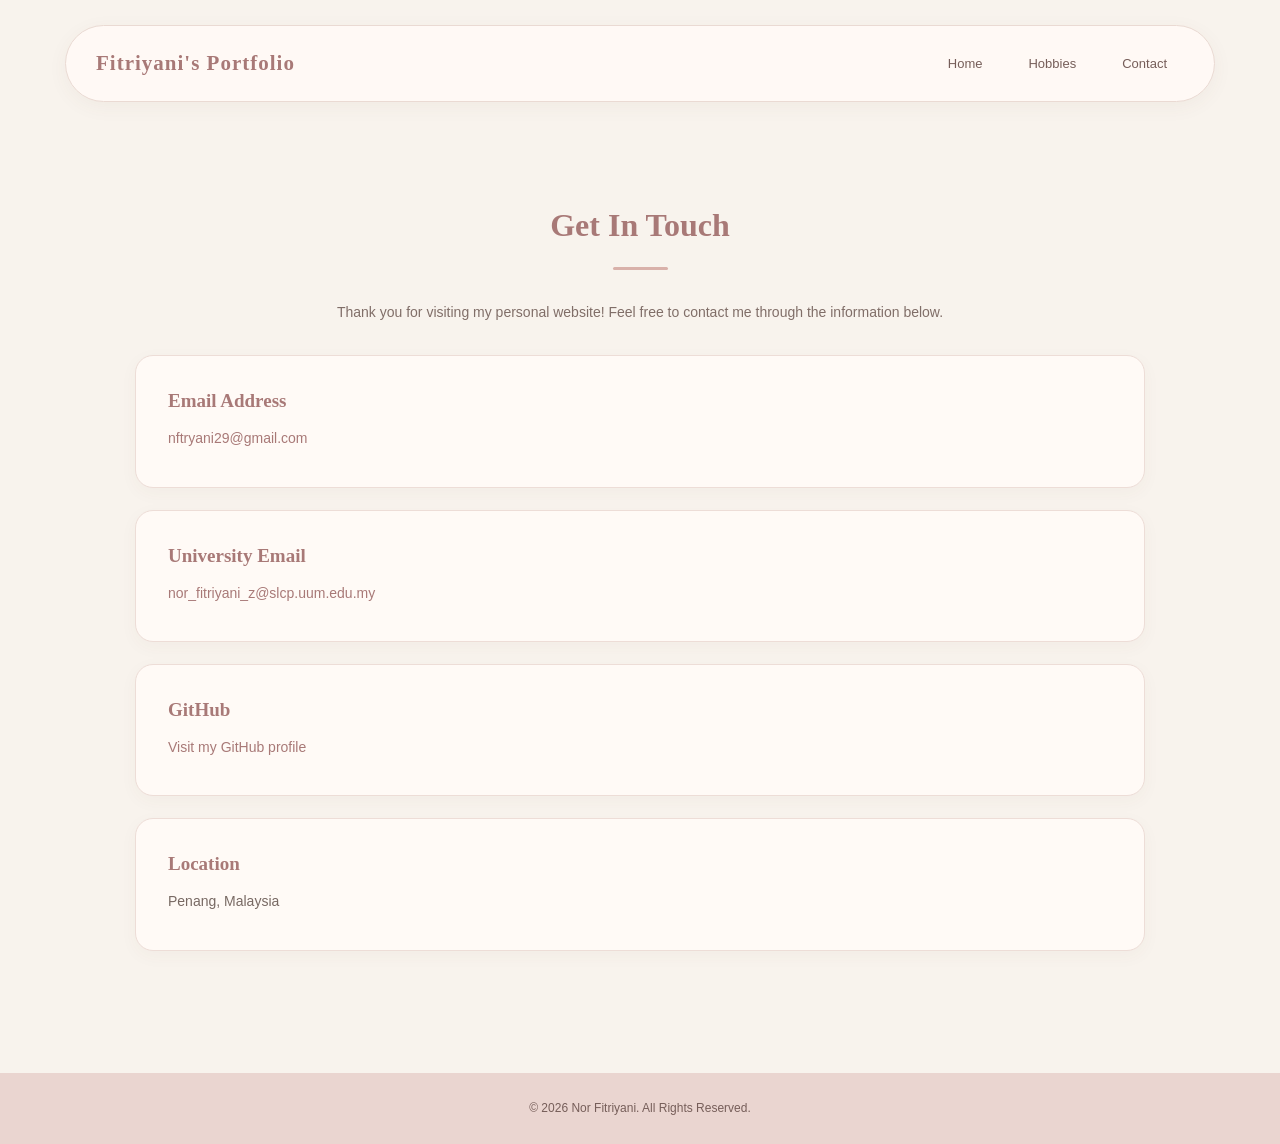
==== contact.html @ 5e583c16 "Add personal resume website" ====
<!DOCTYPE html>
<html lang="en">
<head>
    <meta charset="UTF-8">
    <meta name="viewport" content="width=device-width, initial-scale=1.0">
    <title>Contact Me | Fitriyani</title>
    <link rel="stylesheet" href="style.css">
</head>

<body>

<!-- HEADER -->
<header>
    <h1>Fitriyani's Portfolio</h1>

    <nav>
        <a href="index.html">Home</a>
        <a href="hobbies.html">Hobbies</a>
        <a href="contact.html">Contact</a>
    </nav>
</header>

<!-- CONTACT SECTION -->
<main>

    <section class="content-section">
        <h2>Get In Touch</h2>

        <p style="text-align: center;">
            Thank you for visiting my personal website!
            Feel free to contact me through the information below.
        </p>

        <div class="card">
            <h3>Email Address</h3>
            <p>
                <a href="mailto:nftryani29@gmail.com">
                    nftryani29@gmail.com
                </a>
            </p>
        </div>

        <div class="card">
            <h3>University Email</h3>
            <p>
                <a href="mailto:nor_fitriyani_z@slcp.uum.edu.my">
                    nor_fitriyani_z@slcp.uum.edu.my
                </a>
            </p>
        </div>

        <div class="card">
            <h3>GitHub</h3>
            <p>
                <a href="https://github.com/" target="_blank">
                    Visit my GitHub profile
                </a>
            </p>
        </div>

        <div class="card">
            <h3>Location</h3>
            <p>Penang, Malaysia</p>
        </div>

    </section>

</main>

<!-- FOOTER -->
<footer>
    <p>&copy; 2026 Nor Fitriyani. All Rights Reserved.</p>
</footer>

</body>
</html>
---- style.css ----
/* =================================
   FITRIYANI'S PERSONAL PORTFOLIO
   Beige & Dusty Pink Theme
================================= */

/* 1. GENERAL SETTINGS */
* {
    margin: 0;
    padding: 0;
    box-sizing: border-box;
}

html {
    scroll-behavior: smooth;
}

body {
    font-family: 'Georgia', serif;
    background-color: #F8F3ED;
    color: #51413E;
    line-height: 1.8;
}

/* 2. NAVIGATION BAR */
header {
    width: 90%;
    max-width: 1150px;
    margin: 25px auto;
    padding: 18px 30px;
    background: rgba(255, 250, 246, 0.95);
    border: 1px solid #EADAD3;
    border-radius: 50px;
    display: flex;
    justify-content: space-between;
    align-items: center;
    box-shadow: 0 5px 20px rgba(100, 70, 60, 0.05);
}

header h1 {
    color: #A87977;
    font-size: 21px;
    letter-spacing: 1px;
}

nav {
    display: flex;
    gap: 12px;
}

nav a {
    text-decoration: none;
    color: #765E59;
    padding: 8px 17px;
    border-radius: 25px;
    font-family: Arial, sans-serif;
    font-size: 13px;
    transition: 0.3s;
}

nav a:hover {
    background-color: #EBCFCB;
    color: #704E4B;
}

/* 3. HOMEPAGE HERO SECTION */
.hero {
    max-width: 1100px;
    min-height: 420px;
    margin: 65px auto;
    padding: 55px 65px;
    background: linear-gradient(135deg, #FFF9F4, #F1DFDA);
    border-radius: 30px;
    box-shadow: 0 12px 35px rgba(100, 70, 60, 0.07);

    display: grid;
    grid-template-columns: 260px 1fr;
    grid-template-rows: auto auto auto auto auto;
    column-gap: 55px;
    align-content: center;
    align-items: center;
}

/* PROFILE IMAGE */
.profile-img {
    grid-column: 1;
    grid-row: 1 / 6;
    width: 250px;
    height: 300px;
    object-fit: cover;
    border-radius: 130px 130px 30px 30px;
    border: 7px solid #FFFAF6;
    box-shadow: 0 10px 25px rgba(100, 70, 60, 0.15);
}

/* INTRODUCTION */
.hero h2 {
    grid-column: 2;
    color: #A87977;
    font-size: 38px;
    line-height: 1.3;
    margin-bottom: 8px;
}

.hero h3 {
    grid-column: 2;
    color: #80625D;
    font-size: 16px;
    font-weight: normal;
    margin-bottom: 15px;
}

.hero p {
    grid-column: 2;
    font-family: Arial, sans-serif;
    font-size: 14px;
    color: #766762;
    margin-bottom: 12px;
}

/* BUTTON */
.btn {
    grid-column: 2;
    display: inline-block;
    width: fit-content;
    background-color: #B98782;
    color: white;
    text-decoration: none;
    padding: 11px 28px;
    border-radius: 30px;
    margin-top: 10px;
    font-family: Arial, sans-serif;
    font-size: 13px;
    transition: 0.3s;
}

.btn:hover {
    background-color: #936763;
    transform: translateY(-3px);
}

/* 4. CONTENT SECTIONS */
.content-section {
    max-width: 1050px;
    margin: 75px auto;
    padding: 20px;
}

.content-section > h2 {
    text-align: center;
    font-size: 32px;
    color: #A87977;
    margin-bottom: 10px;
}

.content-section > p {
    max-width: 700px;
    margin: 0 auto 30px;
    font-family: Arial, sans-serif;
    font-size: 14px;
    color: #806E68;
}

/* SMALL DECORATIVE LINE */
.content-section > h2::after {
    content: "";
    display: block;
    width: 55px;
    height: 3px;
    background-color: #D9B1AA;
    margin: 12px auto 30px;
    border-radius: 5px;
}

/* 5. CARDS */
.card {
    background-color: #FFFAF6;
    padding: 28px 32px;
    margin-bottom: 22px;
    border: 1px solid #EDDDD7;
    border-radius: 18px;
    box-shadow: 0 5px 18px rgba(100, 70, 60, 0.04);
    transition: 0.3s;
}

.card:hover {
    transform: translateY(-5px);
    box-shadow: 0 10px 25px rgba(100, 70, 60, 0.09);
    border-color: #DDBDB6;
}

.card h3 {
    color: #A87977;
    font-size: 19px;
    margin-bottom: 8px;
}

.card p,
.card li {
    font-family: Arial, sans-serif;
    font-size: 14px;
    color: #786963;
}

.card p {
    margin-bottom: 7px;
}

.card ul {
    padding-left: 22px;
}

.card li {
    margin-bottom: 8px;
}

/* 6. LINKS */
.card a {
    color: #A87977;
    text-decoration: none;
}

.card a:hover {
    text-decoration: underline;
}

/* 7. FOOTER */
footer {
    background-color: #EAD5D0;
    color: #765E59;
    text-align: center;
    padding: 25px;
    margin-top: 80px;
    font-family: Arial, sans-serif;
    font-size: 12px;
}

/* 8. RESPONSIVE DESIGN */
@media (max-width: 768px) {

    header {
        flex-direction: column;
        gap: 12px;
        border-radius: 20px;
        padding: 20px;
    }

    nav {
        flex-wrap: wrap;
        justify-content: center;
    }

    nav a {
        margin: 0;
        padding: 7px 10px;
    }

    .hero {
        width: 90%;
        margin: 35px auto;
        padding: 35px 25px;
        grid-template-columns: 1fr;
        grid-template-rows: auto;
        text-align: center;
        gap: 12px;
    }

    .profile-img {
        grid-column: 1;
        grid-row: auto;
        width: 190px;
        height: 220px;
        margin: 0 auto 15px;
    }

    .hero h2,
    .hero h3,
    .hero p,
    .btn {
        grid-column: 1;
    }

    .hero h2 {
        font-size: 29px;
    }

    .btn {
        margin: 10px auto;
    }

    .content-section {
        margin: 45px auto;
        padding: 15px;
    }

    .content-section > h2 {
        font-size: 27px;
    }

    .card {
        padding: 22px;
    }
}

/* =================================
   ABOUT ME - EDITORIAL STYLE
================================= */

.about-section {
    max-width: 1100px;
    margin: 100px auto;
    padding: 30px 25px;
}

/* ABOUT HEADING */

.about-heading {
    text-align: center;
    margin-bottom: 45px;
}

.section-label {
    color: #B98782;
    font-family: Arial, sans-serif;
    font-size: 11px;
    letter-spacing: 4px;
    font-weight: bold;
}

.about-heading h2 {
    color: #765653;
    font-size: 38px;
    margin: 12px 0;
}

.about-heading h2 span {
    color: #C99790;
}

.about-heading p {
    font-family: Arial, sans-serif;
    font-size: 13px;
    color: #9A8179;
}

/* ABOUT CONTENT */

.about-container {
    display: grid;
    grid-template-columns: 1.3fr 0.9fr;
    gap: 30px;
    align-items: stretch;
}

/* LEFT DESCRIPTION */

.about-description {
    background-color: #FFFAF6;
    padding: 40px;
    border-radius: 22px;
    border: 1px solid #EDDDD7;
    box-shadow: 0 8px 25px rgba(100, 70, 60, 0.04);
}

.about-description h3 {
    color: #A87977;
    font-size: 23px;
    margin-bottom: 20px;
}

.about-description p {
    font-family: Arial, sans-serif;
    font-size: 13px;
    line-height: 2;
    color: #786963;
    margin-bottom: 18px;
}

/* SKILL TAGS */

.about-tags {
    display: flex;
    flex-wrap: wrap;
    gap: 9px;
    margin-top: 25px;
}

.about-tags span {
    background-color: #F3E3DE;
    color: #956D68;
    padding: 8px 13px;
    border-radius: 20px;
    font-family: Arial, sans-serif;
    font-size: 11px;
}

/* RIGHT INFORMATION PANEL */

.about-details {
    background: linear-gradient(
            145deg,
            #EEDBD6,
            #F8EDE7
    );
    padding: 30px;
    border-radius: 22px;
    display: flex;
    flex-direction: column;
    justify-content: space-around;
}

.detail-item {
    display: flex;
    align-items: flex-start;
    gap: 17px;
    padding: 17px 0;
    border-bottom: 1px solid rgba(169, 121, 119, 0.2);
}

.detail-item:last-child {
    border-bottom: none;
}

.detail-number {
    color: #B98782;
    font-family: Arial, sans-serif;
    font-size: 12px;
    font-weight: bold;
    background-color: #FFFAF6;
    padding: 8px 10px;
    border-radius: 10px;
}

.detail-item h4 {
    color: #805F5A;
    font-size: 16px;
    margin-bottom: 4px;
}

.detail-item p {
    color: #8E7770;
    font-family: Arial, sans-serif;
    font-size: 12px;
}

/* MOBILE */

@media (max-width: 768px) {

    .about-section {
        margin: 50px auto;
        padding: 15px;
    }

    .about-heading h2 {
        font-size: 30px;
    }

    .about-container {
        grid-template-columns: 1fr;
    }

    .about-description {
        padding: 25px;
    }

    .about-details {
        padding: 20px;
    }
}

.about-section {
    margin-top: 55px;
}
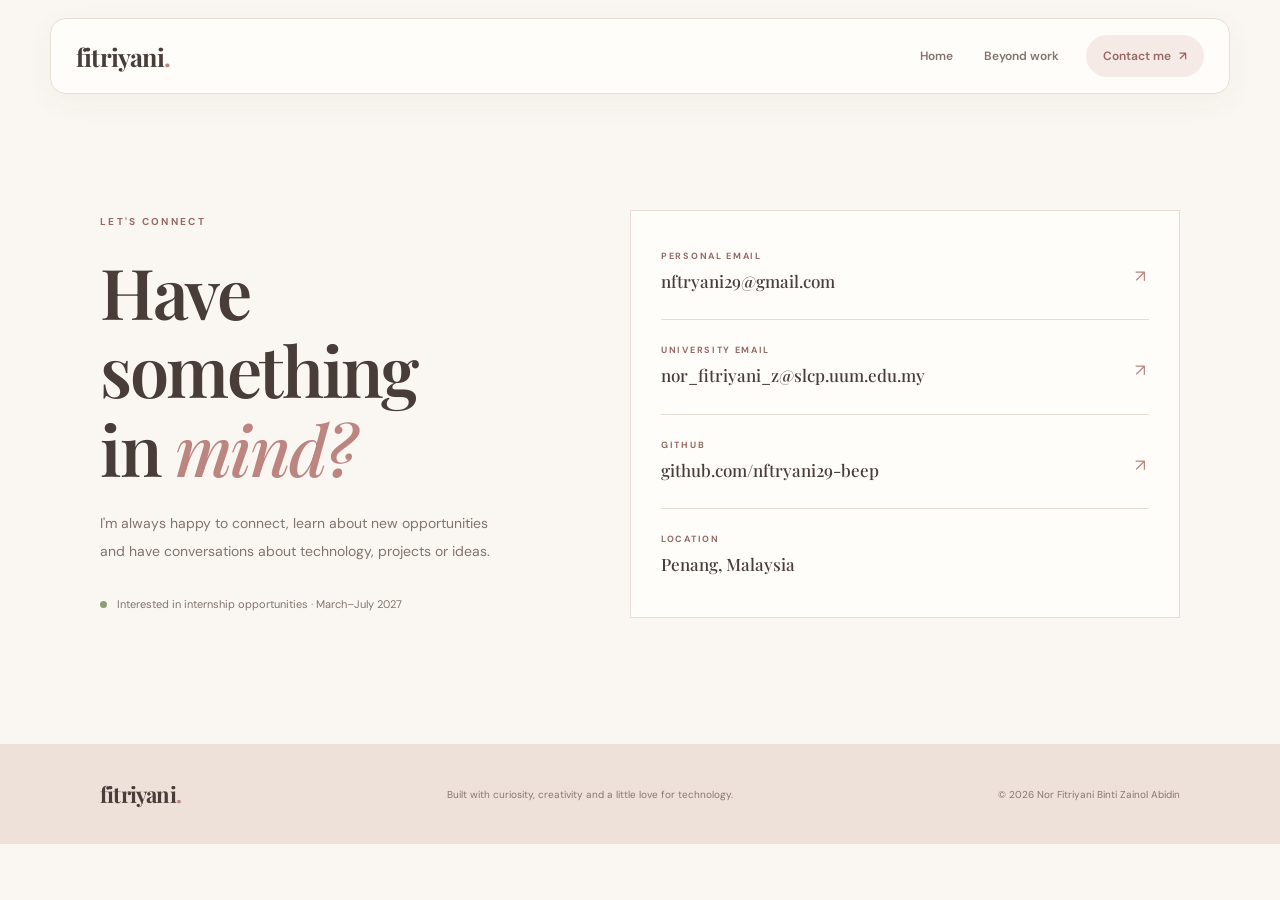
==== commit 82f03b30: "Redesign personal portfolio and update profile picture" ====
--- a/contact.html
+++ b/contact.html
@@ -1,77 +1,37 @@
-
 <!DOCTYPE html>
 <html lang="en">
 <head>
-    <meta charset="UTF-8">
-    <meta name="viewport" content="width=device-width, initial-scale=1.0">
-    <title>Contact Me | Fitriyani</title>
-    <link rel="stylesheet" href="style.css">
+  <meta charset="UTF-8">
+  <meta name="viewport" content="width=device-width, initial-scale=1.0">
+  <title>Contact | Nor Fitriyani</title>
+  <link rel="preconnect" href="https://fonts.googleapis.com">
+  <link rel="preconnect" href="https://fonts.gstatic.com" crossorigin>
+  <link href="https://fonts.googleapis.com/css2?family=DM+Sans:wght@400;500;600;700&family=Playfair+Display:wght@500;600;700&display=swap" rel="stylesheet">
+  <link rel="stylesheet" href="style.css">
 </head>
-
 <body>
-
-<!-- HEADER -->
-<header>
-    <h1>Fitriyani's Portfolio</h1>
-
-    <nav>
-        <a href="index.html">Home</a>
-        <a href="hobbies.html">Hobbies</a>
-        <a href="contact.html">Contact</a>
+  <header class="site-header">
+    <a class="brand" href="index.html">fitriyani<span>.</span></a>
+    <nav class="main-nav" aria-label="Main navigation">
+      <a href="index.html">Home</a><a href="hobbies.html">Beyond work</a><a class="active nav-contact" href="contact.html">Contact me <span>↗</span></a>
     </nav>
-</header>
-
-<!-- CONTACT SECTION -->
-<main>
-
-    <section class="content-section">
-        <h2>Get In Touch</h2>
-
-        <p style="text-align: center;">
-            Thank you for visiting my personal website!
-            Feel free to contact me through the information below.
-        </p>
-
-        <div class="card">
-            <h3>Email Address</h3>
-            <p>
-                <a href="mailto:nftryani29@gmail.com">
-                    nftryani29@gmail.com
-                </a>
-            </p>
-        </div>
-
-        <div class="card">
-            <h3>University Email</h3>
-            <p>
-                <a href="mailto:nor_fitriyani_z@slcp.uum.edu.my">
-                    nor_fitriyani_z@slcp.uum.edu.my
-                </a>
-            </p>
-        </div>
-
-        <div class="card">
-            <h3>GitHub</h3>
-            <p>
-                <a href="https://github.com/" target="_blank">
-                    Visit my GitHub profile
-                </a>
-            </p>
-        </div>
-
-        <div class="card">
-            <h3>Location</h3>
-            <p>Penang, Malaysia</p>
-        </div>
-
+  </header>
+  <main>
+    <section class="contact-layout section-wrap">
+      <div class="contact-copy">
+        <p class="eyebrow">LET'S CONNECT</p>
+        <h1>Have something<br>in <em>mind?</em></h1>
+        <p>I'm always happy to connect, learn about new opportunities and have conversations about technology, projects or ideas.</p>
+        <p class="availability"><i class="status-dot"></i> Interested in internship opportunities · March–July 2027</p>
+      </div>
+      <div class="contact-panel">
+        <a class="contact-item" href="mailto:nftryani29@gmail.com"><span class="contact-label">PERSONAL EMAIL</span><strong>nftryani29@gmail.com</strong><span class="contact-arrow">↗</span></a>
+        <a class="contact-item" href="mailto:nor_fitriyani_z@slcp.uum.edu.my"><span class="contact-label">UNIVERSITY EMAIL</span><strong>nor_fitriyani_z@slcp.uum.edu.my</strong><span class="contact-arrow">↗</span></a>
+        <a class="contact-item" href="https://github.com/nftryani29-beep" target="_blank" rel="noopener noreferrer"><span class="contact-label">GITHUB</span><strong>github.com/nftryani29-beep</strong><span class="contact-arrow">↗</span></a>
+        <div class="contact-item"><span class="contact-label">LOCATION</span><strong>Penang, Malaysia</strong></div>
+      </div>
     </section>
-
-</main>
-
-<!-- FOOTER -->
-<footer>
-    <p>&copy; 2026 Nor Fitriyani. All Rights Reserved.</p>
-</footer>
-
+  </main>
+  <footer class="site-footer"><a class="brand" href="index.html">fitriyani<span>.</span></a><p>Built with curiosity, creativity and a little love for technology.</p><p class="copyright">© 2026 Nor Fitriyani Binti Zainol Abidin</p></footer>
 </body>
 </html>
--- a/style.css
+++ b/style.css
@@ -1,474 +1,172 @@
-
-/* =================================
-   FITRIYANI'S PERSONAL PORTFOLIO
-   Beige & Dusty Pink Theme
-================================= */
-
-/* 1. GENERAL SETTINGS */
-* {
-    margin: 0;
-    padding: 0;
-    box-sizing: border-box;
+/* NOR FITRIYANI — PERSONAL PORTFOLIO
+   Warm ivory, muted rose and cocoa palette */
+:root {
+  --paper: #faf7f2;
+  --paper-deep: #f2ebe4;
+  --white: #fffdfa;
+  --rose: #bd8580;
+  --rose-dark: #986963;
+  --rose-pale: #ead5cf;
+  --ink: #493d39;
+  --muted: #82736d;
+  --line: #e8ddd5;
+  --serif: "Playfair Display", Georgia, serif;
+  --sans: "DM Sans", Arial, sans-serif;
 }
-
-html {
-    scroll-behavior: smooth;
+* { box-sizing: border-box; margin: 0; padding: 0; }
+html { scroll-behavior: smooth; scroll-padding-top: 100px; }
+body { background: var(--paper); color: var(--ink); font-family: var(--sans); line-height: 1.7; }
+a { color: inherit; }
+.site-header { width: min(1180px, calc(100% - 56px)); min-height: 76px; margin: 18px auto 0; padding: 0 25px; display: flex; align-items: center; justify-content: space-between; gap: 24px; background: rgba(255,253,250,.92); border: 1px solid var(--line); border-radius: 16px; position: sticky; top: 12px; z-index: 20; backdrop-filter: blur(14px); box-shadow: 0 8px 30px rgba(73,61,57,.045); }
+.brand { text-decoration: none; font: 700 25px var(--serif); letter-spacing: -.8px; color: var(--ink); white-space: nowrap; }
+.brand span { color: var(--rose); }
+.main-nav { display: flex; align-items: center; gap: 7px; }
+.main-nav a { text-decoration: none; color: var(--muted); font-size: 12px; font-weight: 600; padding: 10px 12px; border-radius: 30px; transition: .2s ease; }
+.main-nav a:hover, .main-nav a.active { color: var(--rose-dark); background: #f5eae6; }
+.main-nav .nav-contact { background: var(--ink); color: white; padding: 11px 17px; margin-left: 8px; }
+.main-nav .nav-contact:hover { background: var(--rose-dark); color: white; }
+.main-nav .nav-contact span { margin-left: 5px; }
+.section-wrap { width: min(1080px, calc(100% - 56px)); margin-inline: auto; }
+.hero { min-height: 650px; display: grid; grid-template-columns: 1.1fr .9fr; align-items: center; gap: 70px; padding-top: 64px; padding-bottom: 80px; position: relative; }
+.eyebrow { color: var(--rose-dark); font-size: 10px; font-weight: 700; letter-spacing: 2.3px; }
+.eyebrow-line { display: inline-block; width: 27px; height: 1px; background: var(--rose); vertical-align: middle; margin: 0 9px 3px 0; }
+.hero h1, .page-hero h1, .contact-copy h1 { font: 600 clamp(48px, 6vw, 76px)/1.12 var(--serif); letter-spacing: -2.4px; margin: 22px 0; }
+h1 em, h2 em { color: var(--rose); font-weight: 500; }
+.hero-intro { max-width: 510px; color: var(--muted); font-size: 15px; line-height: 1.95; }
+.hero-actions { display: flex; align-items: center; gap: 25px; margin-top: 30px; }
+.button { display: inline-flex; align-items: center; gap: 22px; padding: 13px 20px; border-radius: 4px; text-decoration: none; font-size: 12px; font-weight: 700; transition: .2s; }
+.button-primary { background: var(--rose-dark); color: white; }
+.button-primary:hover { background: var(--ink); transform: translateY(-2px); }
+.button span { font-size: 17px; line-height: 1; }
+.text-link, .underlined-link { text-decoration: none; font-size: 12px; font-weight: 700; color: var(--ink); border-bottom: 1px solid var(--rose-pale); padding-bottom: 5px; }
+.text-link span, .underlined-link span { color: var(--rose); margin-left: 5px; }
+.hero-meta { display: flex; flex-wrap: wrap; gap: 22px; margin-top: 48px; color: #9a8981; font-size: 10px; font-weight: 600; letter-spacing: .4px; }
+.status-dot { display: inline-block; width: 7px; height: 7px; border-radius: 50%; background: #8c9d78; margin-right: 7px; }
+.hero-visual { min-height: 440px; position: relative; display: grid; place-items: center; }
+.photo-frame { width: min(330px, 78%); height: 405px; padding: 11px; background: var(--white); border: 1px solid var(--line); border-radius: 170px 170px 12px 12px; box-shadow: 18px 20px 0 #eee1da; transform: rotate(2deg); }
+.photo-frame img { display: block; width: 100%; height: 100%; object-fit: cover; object-position: center; border-radius: 160px 160px 7px 7px; }
+.photo-note { position: absolute; left: -2px; bottom: 28px; display: flex; gap: 10px; align-items: center; padding: 13px 17px; background: var(--white); border: 1px solid var(--line); box-shadow: 0 8px 25px rgba(73,61,57,.07); font: 12px/1.5 var(--serif); }
+.note-star { color: var(--rose); font-size: 25px; }
+.hero-stamp { position: absolute; right: -7px; top: 35px; width: 92px; height: 92px; display: grid; place-content: center; text-align: center; border: 1px solid #d9b8b0; border-radius: 50%; color: var(--rose-dark); font-size: 9px; font-weight: 700; letter-spacing: 1px; transform: rotate(12deg); }
+.hero-stamp span { font: 22px var(--serif); }
+.scroll-cue { position: absolute; bottom: 20px; left: 0; display: flex; gap: 12px; align-items: center; text-decoration: none; color: #a18f87; font-size: 9px; letter-spacing: 1.8px; }
+.scroll-cue b { color: var(--rose); font-size: 17px; }
+.section-pad { padding-top: 100px; padding-bottom: 100px; }
+.about-section { border-top: 1px solid var(--line); }
+.section-heading h2, .journey-grid h2, .closing-section h2 { font: 600 clamp(35px, 4.5vw, 53px)/1.2 var(--serif); letter-spacing: -1.3px; margin-top: 16px; }
+.about-grid { display: grid; grid-template-columns: 1.25fr .75fr; gap: 90px; margin-top: 48px; }
+.about-main p { color: var(--muted); font-size: 14px; line-height: 2; margin-bottom: 19px; }
+.about-main .lead { color: var(--ink); font: 500 20px/1.7 var(--serif); }
+.underlined-link { display: inline-block; margin-top: 10px; }
+.about-facts { background: #f2e8e2; padding: 28px 32px; border-radius: 5px; }
+.fact { padding: 15px 0; border-bottom: 1px solid #dfcec6; }
+.fact:last-child { border: 0; }
+.fact-label, .contact-label { display: block; color: var(--rose-dark); font-size: 9px; letter-spacing: 1.7px; font-weight: 700; margin-bottom: 5px; }
+.fact strong { font: 500 16px var(--serif); }
+.fact small { font: 11px var(--sans); color: var(--muted); }
+.skills-section { background: #f1e9e2; }
+.centered { text-align: center; }
+.section-subtitle { color: var(--muted); font-size: 13px; max-width: 420px; }
+.centered .section-subtitle { margin: 15px auto 0; }
+.skill-grid { display: grid; grid-template-columns: repeat(3, 1fr); gap: 14px; margin-top: 45px; }
+.skill-card { min-height: 175px; background: var(--white); padding: 24px; border: 1px solid #e9ddd6; border-radius: 5px; transition: .2s; }
+.skill-card:hover { transform: translateY(-4px); box-shadow: 0 12px 25px rgba(73,61,57,.06); }
+.skill-index { color: var(--rose); font-size: 10px; letter-spacing: 1px; }
+.skill-card h3 { font: 600 19px var(--serif); margin: 15px 0; }
+.skill-tags, .project-tags { display: flex; flex-wrap: wrap; gap: 7px; }
+.skill-tags span, .project-tags span { background: #f5ece7; color: #866b64; padding: 5px 9px; border-radius: 2px; font-size: 10px; font-weight: 600; }
+.project-heading { display: flex; align-items: end; justify-content: space-between; gap: 30px; }
+.project-heading .section-subtitle { max-width: 280px; padding-bottom: 8px; }
+.project-list { margin-top: 45px; border-top: 1px solid var(--line); }
+.project-card { display: grid; grid-template-columns: 55px 1fr 90px; gap: 25px; align-items: center; padding: 30px 18px; border-bottom: 1px solid var(--line); transition: .2s; }
+.project-card:hover { background: rgba(255,253,250,.65); padding-inline: 25px; }
+.project-number { align-self: start; color: var(--rose); font: 16px var(--serif); }
+.project-type { color: var(--rose-dark); font-size: 9px; font-weight: 700; letter-spacing: 1.5px; }
+.project-content h3 { font: 600 27px var(--serif); margin: 5px 0 0; }
+.project-subtitle { color: var(--rose-dark) !important; font: 500 13px var(--serif) !important; margin: 0 0 10px !important; }
+.project-content > p:not(.project-type):not(.project-subtitle) { max-width: 690px; color: var(--muted); font-size: 12px; line-height: 1.9; margin: 10px 0 14px; }
+.project-tags span { font-size: 9px; }
+.project-mark { width: 75px; height: 75px; display: grid; place-content: center; border-radius: 50%; background: #f1e3dd; color: #9a706a; font: 600 21px var(--serif); }
+.project-mark span { color: var(--rose); }
+.featured-project .project-mark { background: var(--rose-dark); color: white; }
+.journey-section { background: #f1e9e2; }
+.journey-grid { display: grid; grid-template-columns: 1fr 1fr; gap: 80px; }
+.journey-intro { max-width: 420px; color: var(--muted); font-size: 13px; line-height: 2; margin: 22px 0 28px; }
+.education-block { border-top: 1px solid #dfcec6; padding: 17px 0; }
+.education-block h3, .milestone h3 { font: 600 17px var(--serif); margin: 5px 0; }
+.education-block p, .milestone p { color: var(--muted); font-size: 11px; }
+.milestone-panel { background: var(--white); padding: 30px 32px; border: 1px solid var(--line); border-radius: 5px; }
+.milestone-panel > .eyebrow { margin-bottom: 17px; }
+.milestone { display: grid; grid-template-columns: 75px 1fr; gap: 12px; padding: 15px 0; border-top: 1px solid var(--line); }
+.milestone-year { color: var(--rose-dark); font-size: 9px; font-weight: 700; letter-spacing: .6px; padding-top: 6px; }
+.milestone h3 { font-size: 15px; margin: 0 0 3px; }
+.closing-section { text-align: center; padding-top: 105px; padding-bottom: 110px; }
+.closing-section h2 { margin: 18px 0 28px; }
+.site-footer { min-height: 100px; background: #eee1da; display: flex; align-items: center; justify-content: space-between; gap: 20px; padding: 25px max(28px, calc((100% - 1080px)/2)); }
+.site-footer p { color: #88766e; font-size: 10px; }
+.site-footer .brand { font-size: 22px; }
+.page-hero { padding-top: 115px; padding-bottom: 55px; }
+.page-hero h1 { margin: 18px 0; }
+.page-hero > p:last-child { max-width: 490px; color: var(--muted); font-size: 14px; }
+.hobby-grid { display: grid; grid-template-columns: repeat(2, 1fr); gap: 16px; padding-bottom: 70px; }
+.hobby-card { min-height: 260px; background: var(--white); border: 1px solid var(--line); padding: 28px 32px; position: relative; }
+.hobby-count { position: absolute; top: 24px; right: 27px; color: #bda49a; font-size: 10px; }
+.hobby-symbol { color: var(--rose); font: 44px var(--serif); height: 70px; }
+.hobby-card h2 { font: 600 25px var(--serif); margin: 12px 0; }
+.hobby-card p { max-width: 400px; color: var(--muted); font-size: 13px; line-height: 1.9; }
+.compact-closing { padding-top: 50px; }
+.contact-layout { min-height: 650px; display: grid; grid-template-columns: .9fr 1.1fr; gap: 80px; align-items: center; padding-top: 80px; padding-bottom: 90px; }
+.contact-copy h1 { font-size: clamp(48px, 5.8vw, 70px); }
+.contact-copy > p:not(.eyebrow) { max-width: 400px; color: var(--muted); font-size: 14px; line-height: 2; }
+.contact-copy .availability { margin-top: 28px; font-size: 11px !important; }
+.contact-panel { background: var(--white); border: 1px solid var(--line); padding: 15px 30px; }
+.contact-item { display: block; position: relative; padding: 23px 35px 23px 0; border-bottom: 1px solid var(--line); text-decoration: none; }
+.contact-item:last-child { border: 0; }
+.contact-item strong { font: 500 17px var(--serif); overflow-wrap: anywhere; }
+.contact-arrow { position: absolute; right: 3px; top: 36px; color: var(--rose); font-size: 17px; }
+a.contact-item:hover strong { color: var(--rose-dark); }
+@media (max-width: 850px) {
+  .site-header { width: calc(100% - 30px); padding: 14px 18px; align-items: flex-start; flex-direction: column; gap: 8px; position: relative; top: auto; }
+  .main-nav { width: 100%; overflow-x: auto; padding-bottom: 2px; }
+  .main-nav a { white-space: nowrap; padding: 8px 10px; }
+  .main-nav .nav-contact { margin-left: 0; }
+  .hero { min-height: auto; grid-template-columns: 1fr  .8fr; gap: 25px; padding-top: 65px; padding-bottom: 100px; }
+  .hero h1 { font-size: clamp(43px, 6vw, 60px); }
+  .photo-frame { height: 330px; }
+  .hero-visual { min-height: 360px; }
+  .about-grid, .journey-grid, .contact-layout { gap: 35px; }
 }
-
-body {
-    font-family: 'Georgia', serif;
-    background-color: #F8F3ED;
-    color: #51413E;
-    line-height: 1.8;
+@media (max-width: 620px) {
+  .section-wrap { width: calc(100% - 36px); }
+  .hero { grid-template-columns: 1fr; text-align: center; gap: 25px; padding-top: 55px; }
+  .hero-copy { order: 1; }
+  .hero-visual { order: 0; min-height: 310px; }
+  .photo-frame { width: 225px; height: 280px; }
+  .photo-note { left: 0; bottom: 2px; }
+  .hero-stamp { right: 0; top: 0; width: 75px; height: 75px; }
+  .hero h1 { font-size: 48px; }
+  .hero-intro { margin-inline: auto; font-size: 13px; }
+  .hero-actions, .hero-meta { justify-content: center; }
+  .hero-meta { margin-top: 28px; }
+  .scroll-cue { left: 50%; transform: translateX(-50%); white-space: nowrap; }
+  .section-pad { padding-top: 70px; padding-bottom: 70px; }
+  .about-grid, .journey-grid, .contact-layout { grid-template-columns: 1fr; }
+  .about-grid { gap: 30px; }
+  .skill-grid { grid-template-columns: 1fr 1fr; }
+  .project-heading { display: block; }
+  .project-heading .section-subtitle { margin-top: 15px; }
+  .project-card { grid-template-columns: 30px 1fr; gap: 12px; padding: 25px 5px; }
+  .project-mark { display: none; }
+  .project-card:hover { padding-inline: 10px; }
+  .project-content h3 { font-size: 23px; }
+  .milestone-panel { padding: 24px 20px; }
+  .site-footer { flex-direction: column; text-align: center; padding: 25px 18px; }
+  .page-hero { padding-top: 75px; }
+  .hobby-grid { grid-template-columns: 1fr; }
+  .contact-layout { min-height: auto; padding-top: 75px; }
 }
-
-/* 2. NAVIGATION BAR */
-header {
-    width: 90%;
-    max-width: 1150px;
-    margin: 25px auto;
-    padding: 18px 30px;
-    background: rgba(255, 250, 246, 0.95);
-    border: 1px solid #EADAD3;
-    border-radius: 50px;
-    display: flex;
-    justify-content: space-between;
-    align-items: center;
-    box-shadow: 0 5px 20px rgba(100, 70, 60, 0.05);
+@media (max-width: 390px) {
+  .skill-grid { grid-template-columns: 1fr; }
+  .hero-actions { flex-direction: column; gap: 16px; }
+  .main-nav a { font-size: 11px; }
 }
-
-header h1 {
-    color: #A87977;
-    font-size: 21px;
-    letter-spacing: 1px;
-}
-
-nav {
-    display: flex;
-    gap: 12px;
-}
-
-nav a {
-    text-decoration: none;
-    color: #765E59;
-    padding: 8px 17px;
-    border-radius: 25px;
-    font-family: Arial, sans-serif;
-    font-size: 13px;
-    transition: 0.3s;
-}
-
-nav a:hover {
-    background-color: #EBCFCB;
-    color: #704E4B;
-}
-
-/* 3. HOMEPAGE HERO SECTION */
-.hero {
-    max-width: 1100px;
-    min-height: 420px;
-    margin: 65px auto;
-    padding: 55px 65px;
-    background: linear-gradient(135deg, #FFF9F4, #F1DFDA);
-    border-radius: 30px;
-    box-shadow: 0 12px 35px rgba(100, 70, 60, 0.07);
-
-    display: grid;
-    grid-template-columns: 260px 1fr;
-    grid-template-rows: auto auto auto auto auto;
-    column-gap: 55px;
-    align-content: center;
-    align-items: center;
-}
-
-/* PROFILE IMAGE */
-.profile-img {
-    grid-column: 1;
-    grid-row: 1 / 6;
-    width: 250px;
-    height: 300px;
-    object-fit: cover;
-    border-radius: 130px 130px 30px 30px;
-    border: 7px solid #FFFAF6;
-    box-shadow: 0 10px 25px rgba(100, 70, 60, 0.15);
-}
-
-/* INTRODUCTION */
-.hero h2 {
-    grid-column: 2;
-    color: #A87977;
-    font-size: 38px;
-    line-height: 1.3;
-    margin-bottom: 8px;
-}
-
-.hero h3 {
-    grid-column: 2;
-    color: #80625D;
-    font-size: 16px;
-    font-weight: normal;
-    margin-bottom: 15px;
-}
-
-.hero p {
-    grid-column: 2;
-    font-family: Arial, sans-serif;
-    font-size: 14px;
-    color: #766762;
-    margin-bottom: 12px;
-}
-
-/* BUTTON */
-.btn {
-    grid-column: 2;
-    display: inline-block;
-    width: fit-content;
-    background-color: #B98782;
-    color: white;
-    text-decoration: none;
-    padding: 11px 28px;
-    border-radius: 30px;
-    margin-top: 10px;
-    font-family: Arial, sans-serif;
-    font-size: 13px;
-    transition: 0.3s;
-}
-
-.btn:hover {
-    background-color: #936763;
-    transform: translateY(-3px);
-}
-
-/* 4. CONTENT SECTIONS */
-.content-section {
-    max-width: 1050px;
-    margin: 75px auto;
-    padding: 20px;
-}
-
-.content-section > h2 {
-    text-align: center;
-    font-size: 32px;
-    color: #A87977;
-    margin-bottom: 10px;
-}
-
-.content-section > p {
-    max-width: 700px;
-    margin: 0 auto 30px;
-    font-family: Arial, sans-serif;
-    font-size: 14px;
-    color: #806E68;
-}
-
-/* SMALL DECORATIVE LINE */
-.content-section > h2::after {
-    content: "";
-    display: block;
-    width: 55px;
-    height: 3px;
-    background-color: #D9B1AA;
-    margin: 12px auto 30px;
-    border-radius: 5px;
-}
-
-/* 5. CARDS */
-.card {
-    background-color: #FFFAF6;
-    padding: 28px 32px;
-    margin-bottom: 22px;
-    border: 1px solid #EDDDD7;
-    border-radius: 18px;
-    box-shadow: 0 5px 18px rgba(100, 70, 60, 0.04);
-    transition: 0.3s;
-}
-
-.card:hover {
-    transform: translateY(-5px);
-    box-shadow: 0 10px 25px rgba(100, 70, 60, 0.09);
-    border-color: #DDBDB6;
-}
-
-.card h3 {
-    color: #A87977;
-    font-size: 19px;
-    margin-bottom: 8px;
-}
-
-.card p,
-.card li {
-    font-family: Arial, sans-serif;
-    font-size: 14px;
-    color: #786963;
-}
-
-.card p {
-    margin-bottom: 7px;
-}
-
-.card ul {
-    padding-left: 22px;
-}
-
-.card li {
-    margin-bottom: 8px;
-}
-
-/* 6. LINKS */
-.card a {
-    color: #A87977;
-    text-decoration: none;
-}
-
-.card a:hover {
-    text-decoration: underline;
-}
-
-/* 7. FOOTER */
-footer {
-    background-color: #EAD5D0;
-    color: #765E59;
-    text-align: center;
-    padding: 25px;
-    margin-top: 80px;
-    font-family: Arial, sans-serif;
-    font-size: 12px;
-}
-
-/* 8. RESPONSIVE DESIGN */
-@media (max-width: 768px) {
-
-    header {
-        flex-direction: column;
-        gap: 12px;
-        border-radius: 20px;
-        padding: 20px;
-    }
-
-    nav {
-        flex-wrap: wrap;
-        justify-content: center;
-    }
-
-    nav a {
-        margin: 0;
-        padding: 7px 10px;
-    }
-
-    .hero {
-        width: 90%;
-        margin: 35px auto;
-        padding: 35px 25px;
-        grid-template-columns: 1fr;
-        grid-template-rows: auto;
-        text-align: center;
-        gap: 12px;
-    }
-
-    .profile-img {
-        grid-column: 1;
-        grid-row: auto;
-        width: 190px;
-        height: 220px;
-        margin: 0 auto 15px;
-    }
-
-    .hero h2,
-    .hero h3,
-    .hero p,
-    .btn {
-        grid-column: 1;
-    }
-
-    .hero h2 {
-        font-size: 29px;
-    }
-
-    .btn {
-        margin: 10px auto;
-    }
-
-    .content-section {
-        margin: 45px auto;
-        padding: 15px;
-    }
-
-    .content-section > h2 {
-        font-size: 27px;
-    }
-
-    .card {
-        padding: 22px;
-    }
-}
-
-/* =================================
-   ABOUT ME - EDITORIAL STYLE
-================================= */
-
-.about-section {
-    max-width: 1100px;
-    margin: 100px auto;
-    padding: 30px 25px;
-}
-
-/* ABOUT HEADING */
-
-.about-heading {
-    text-align: center;
-    margin-bottom: 45px;
-}
-
-.section-label {
-    color: #B98782;
-    font-family: Arial, sans-serif;
-    font-size: 11px;
-    letter-spacing: 4px;
-    font-weight: bold;
-}
-
-.about-heading h2 {
-    color: #765653;
-    font-size: 38px;
-    margin: 12px 0;
-}
-
-.about-heading h2 span {
-    color: #C99790;
-}
-
-.about-heading p {
-    font-family: Arial, sans-serif;
-    font-size: 13px;
-    color: #9A8179;
-}
-
-/* ABOUT CONTENT */
-
-.about-container {
-    display: grid;
-    grid-template-columns: 1.3fr 0.9fr;
-    gap: 30px;
-    align-items: stretch;
-}
-
-/* LEFT DESCRIPTION */
-
-.about-description {
-    background-color: #FFFAF6;
-    padding: 40px;
-    border-radius: 22px;
-    border: 1px solid #EDDDD7;
-    box-shadow: 0 8px 25px rgba(100, 70, 60, 0.04);
-}
-
-.about-description h3 {
-    color: #A87977;
-    font-size: 23px;
-    margin-bottom: 20px;
-}
-
-.about-description p {
-    font-family: Arial, sans-serif;
-    font-size: 13px;
-    line-height: 2;
-    color: #786963;
-    margin-bottom: 18px;
-}
-
-/* SKILL TAGS */
-
-.about-tags {
-    display: flex;
-    flex-wrap: wrap;
-    gap: 9px;
-    margin-top: 25px;
-}
-
-.about-tags span {
-    background-color: #F3E3DE;
-    color: #956D68;
-    padding: 8px 13px;
-    border-radius: 20px;
-    font-family: Arial, sans-serif;
-    font-size: 11px;
-}
-
-/* RIGHT INFORMATION PANEL */
-
-.about-details {
-    background: linear-gradient(
-            145deg,
-            #EEDBD6,
-            #F8EDE7
-    );
-    padding: 30px;
-    border-radius: 22px;
-    display: flex;
-    flex-direction: column;
-    justify-content: space-around;
-}
-
-.detail-item {
-    display: flex;
-    align-items: flex-start;
-    gap: 17px;
-    padding: 17px 0;
-    border-bottom: 1px solid rgba(169, 121, 119, 0.2);
-}
-
-.detail-item:last-child {
-    border-bottom: none;
-}
-
-.detail-number {
-    color: #B98782;
-    font-family: Arial, sans-serif;
-    font-size: 12px;
-    font-weight: bold;
-    background-color: #FFFAF6;
-    padding: 8px 10px;
-    border-radius: 10px;
-}
-
-.detail-item h4 {
-    color: #805F5A;
-    font-size: 16px;
-    margin-bottom: 4px;
-}
-
-.detail-item p {
-    color: #8E7770;
-    font-family: Arial, sans-serif;
-    font-size: 12px;
-}
-
-/* MOBILE */
-
-@media (max-width: 768px) {
-
-    .about-section {
-        margin: 50px auto;
-        padding: 15px;
-    }
-
-    .about-heading h2 {
-        font-size: 30px;
-    }
-
-    .about-container {
-        grid-template-columns: 1fr;
-    }
-
-    .about-description {
-        padding: 25px;
-    }
-
-    .about-details {
-        padding: 20px;
-    }
-}
-
-.about-section {
-    margin-top: 55px;
-}
